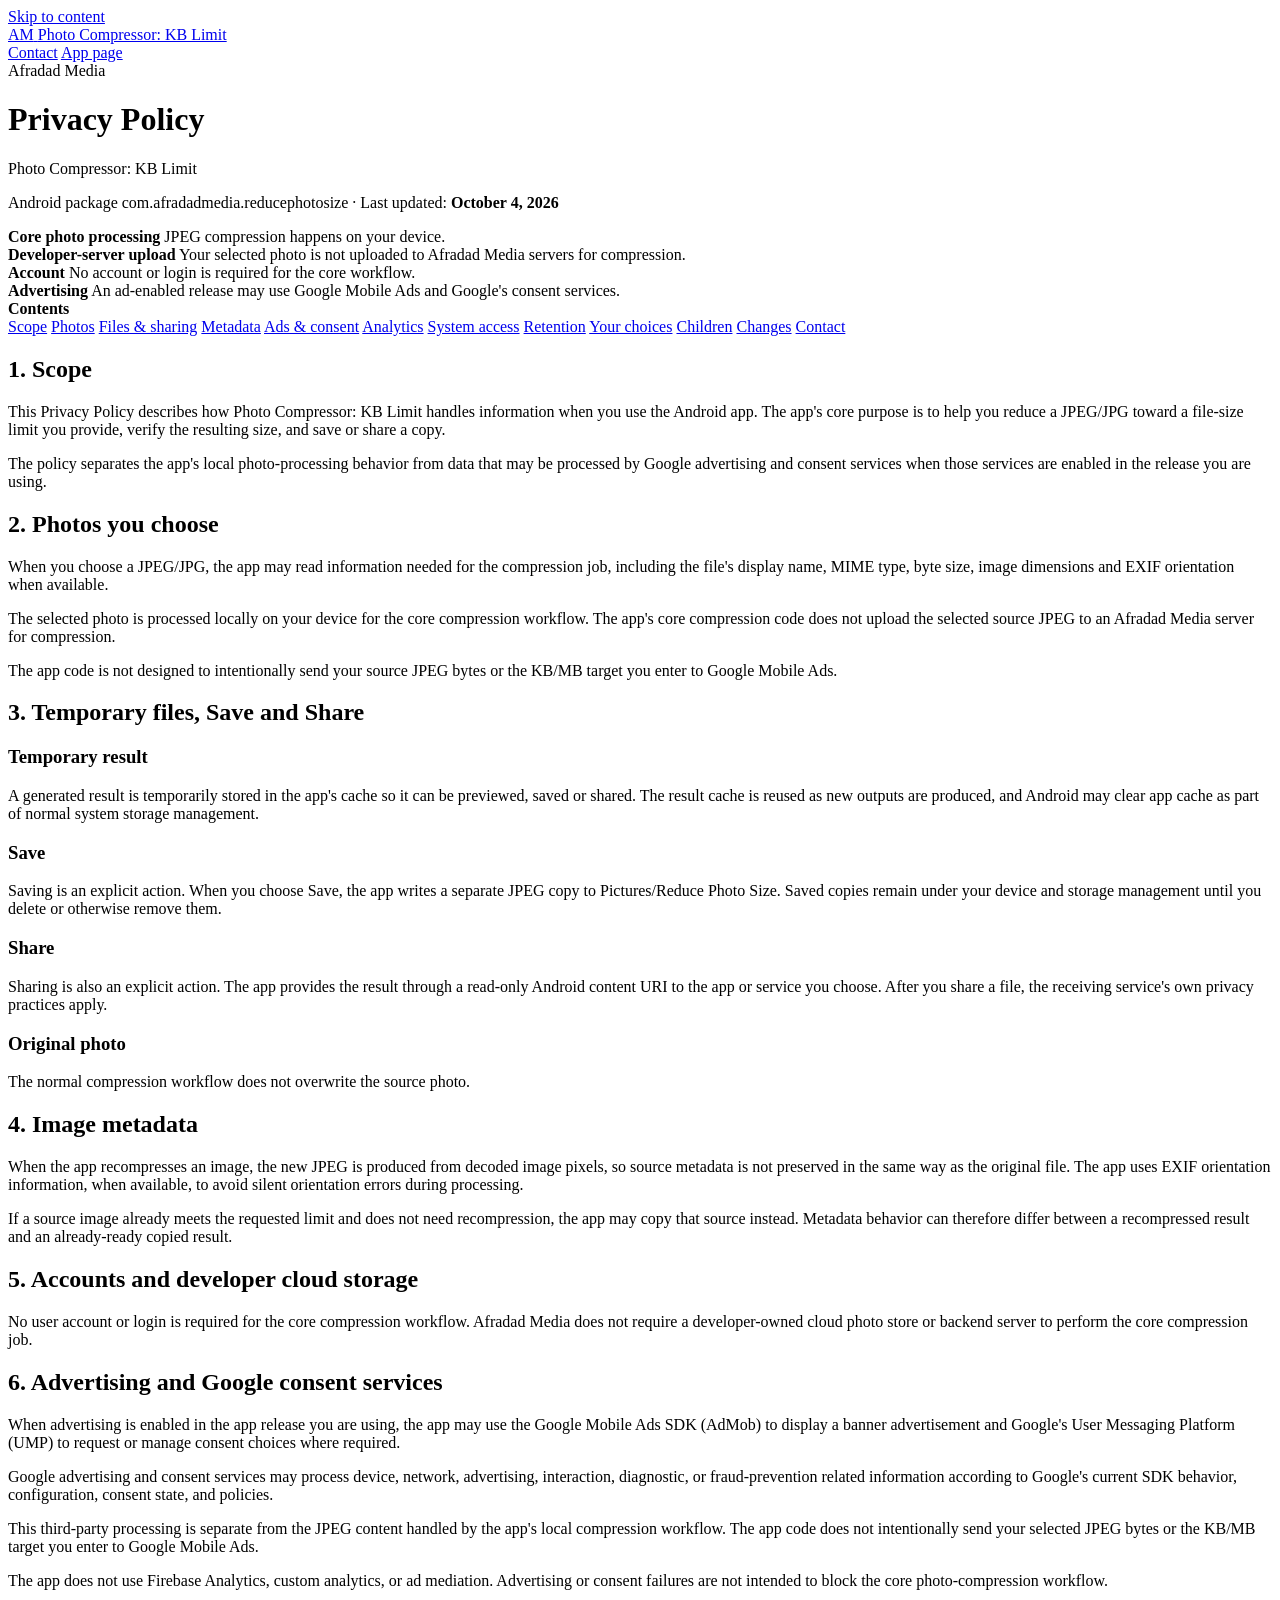
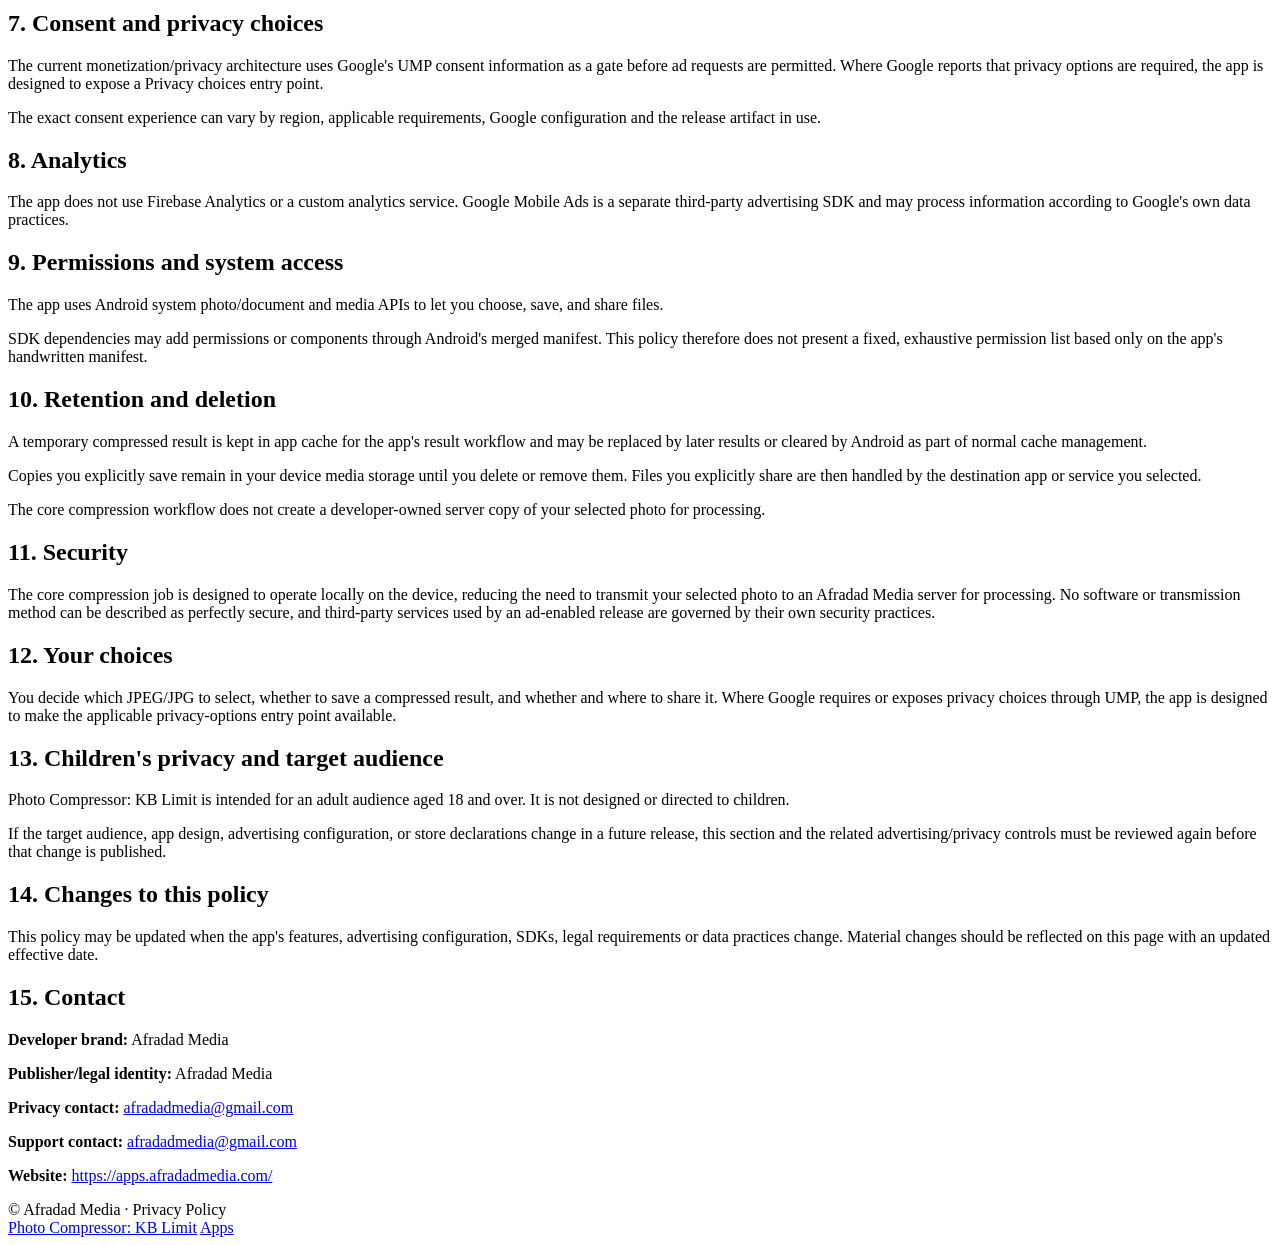
==== photo-compressor-kb-limit/privacy/index.html @ a84936ac "deploy-candidate: add photo-compressor-kb-limit/privacy/index.html" ====
<!doctype html>
<html lang="en">
<head>
  <meta charset="utf-8">
  <meta name="viewport" content="width=device-width,initial-scale=1">
  <meta name="robots" content="noindex,nofollow">
  <meta name="theme-color" content="#fbfaf6">
  <meta name="description" content="Privacy Policy for Photo Compressor: KB Limit by Afradad Media.">
  <link rel="canonical" href="https://apps.afradadmedia.com/photo-compressor-kb-limit/privacy/">
  <title>Privacy Policy — Photo Compressor: KB Limit</title>
  <link rel="stylesheet" href="../assets/site.css">
</head>
<body>
  <a class="skip-link" href="#main">Skip to content</a>

  <header class="site-header">
    <div class="container nav">
      <a class="brand" href="../" aria-label="Back to Photo Compressor: KB Limit">
        <span class="brand-mark" aria-hidden="true">AM</span>
        <span>Photo Compressor: KB Limit</span>
      </a>
      <nav class="nav-links" aria-label="Privacy navigation">
        <a href="#contact">Contact</a>
        <a href="../">App page</a>
      </nav>
    </div>
  </header>

  <main class="policy-wrap" id="main">
    <header class="policy-header">
      <div class="eyebrow">Afradad Media</div>
      <h1>Privacy Policy</h1>
      <p class="policy-subtitle">Photo Compressor: KB Limit</p>
      <p class="policy-meta">Android package <span class="codeish">com.afradadmedia.reducephotosize</span> · Last updated: <strong>October 4, 2026</strong></p>

      <div class="policy-summary">
        <div class="summary-item">
          <strong>Core photo processing</strong>
          <span>JPEG compression happens on your device.</span>
        </div>
        <div class="summary-item">
          <strong>Developer-server upload</strong>
          <span>Your selected photo is not uploaded to Afradad Media servers for compression.</span>
        </div>
        <div class="summary-item">
          <strong>Account</strong>
          <span>No account or login is required for the core workflow.</span>
        </div>
        <div class="summary-item">
          <strong>Advertising</strong>
          <span>An ad-enabled release may use Google Mobile Ads and Google's consent services.</span>
        </div>
      </div>

      <nav class="policy-toc" aria-label="Privacy Policy contents">
        <strong>Contents</strong>
        <div class="policy-toc-links">
          <a href="#scope">Scope</a>
          <a href="#photos">Photos</a>
          <a href="#files">Files & sharing</a>
          <a href="#metadata">Metadata</a>
          <a href="#ads">Ads & consent</a>
          <a href="#analytics">Analytics</a>
          <a href="#permissions">System access</a>
          <a href="#retention">Retention</a>
          <a href="#choices">Your choices</a>
          <a href="#children">Children</a>
          <a href="#changes">Changes</a>
          <a href="#contact">Contact</a>
        </div>
      </nav>
    </header>

    <section class="policy-section" id="scope">
      <h2>1. Scope</h2>
      <p>This Privacy Policy describes how Photo Compressor: KB Limit handles information when you use the Android app. The app's core purpose is to help you reduce a JPEG/JPG toward a file-size limit you provide, verify the resulting size, and save or share a copy.</p>
      <p>The policy separates the app's local photo-processing behavior from data that may be processed by Google advertising and consent services when those services are enabled in the release you are using.</p>
    </section>

    <section class="policy-section" id="photos">
      <h2>2. Photos you choose</h2>
      <p>When you choose a JPEG/JPG, the app may read information needed for the compression job, including the file's display name, MIME type, byte size, image dimensions and EXIF orientation when available.</p>
      <p>The selected photo is processed locally on your device for the core compression workflow. The app's core compression code does not upload the selected source JPEG to an Afradad Media server for compression.</p>
      <p>The app code is not designed to intentionally send your source JPEG bytes or the KB/MB target you enter to Google Mobile Ads.</p>
    </section>

    <section class="policy-section" id="files">
      <h2>3. Temporary files, Save and Share</h2>
      <h3>Temporary result</h3>
      <p>A generated result is temporarily stored in the app's cache so it can be previewed, saved or shared. The result cache is reused as new outputs are produced, and Android may clear app cache as part of normal system storage management.</p>
      <h3>Save</h3>
      <p>Saving is an explicit action. When you choose Save, the app writes a separate JPEG copy to <span class="codeish">Pictures/Reduce Photo Size</span>. Saved copies remain under your device and storage management until you delete or otherwise remove them.</p>
      <h3>Share</h3>
      <p>Sharing is also an explicit action. The app provides the result through a read-only Android content URI to the app or service you choose. After you share a file, the receiving service's own privacy practices apply.</p>
      <h3>Original photo</h3>
      <p>The normal compression workflow does not overwrite the source photo.</p>
    </section>

    <section class="policy-section" id="metadata">
      <h2>4. Image metadata</h2>
      <p>When the app recompresses an image, the new JPEG is produced from decoded image pixels, so source metadata is not preserved in the same way as the original file. The app uses EXIF orientation information, when available, to avoid silent orientation errors during processing.</p>
      <p>If a source image already meets the requested limit and does not need recompression, the app may copy that source instead. Metadata behavior can therefore differ between a recompressed result and an already-ready copied result.</p>
    </section>

    <section class="policy-section">
      <h2>5. Accounts and developer cloud storage</h2>
      <p>No user account or login is required for the core compression workflow. Afradad Media does not require a developer-owned cloud photo store or backend server to perform the core compression job.</p>
    </section>

    <section class="policy-section" id="ads">
      <h2>6. Advertising and Google consent services</h2>
      <p>When advertising is enabled in the app release you are using, the app may use the Google Mobile Ads SDK (AdMob) to display a banner advertisement and Google's User Messaging Platform (UMP) to request or manage consent choices where required.</p>
      <p>Google advertising and consent services may process device, network, advertising, interaction, diagnostic, or fraud-prevention related information according to Google's current SDK behavior, configuration, consent state, and policies.</p>
      <p>This third-party processing is separate from the JPEG content handled by the app's local compression workflow. The app code does not intentionally send your selected JPEG bytes or the KB/MB target you enter to Google Mobile Ads.</p>
      <p>The app does not use Firebase Analytics, custom analytics, or ad mediation. Advertising or consent failures are not intended to block the core photo-compression workflow.</p>
    </section>

    <section class="policy-section">
      <h2>7. Consent and privacy choices</h2>
      <p>The current monetization/privacy architecture uses Google's UMP consent information as a gate before ad requests are permitted. Where Google reports that privacy options are required, the app is designed to expose a Privacy choices entry point.</p>
      <p>The exact consent experience can vary by region, applicable requirements, Google configuration and the release artifact in use.</p>
    </section>

    <section class="policy-section" id="analytics">
      <h2>8. Analytics</h2>
      <p>The app does not use Firebase Analytics or a custom analytics service. Google Mobile Ads is a separate third-party advertising SDK and may process information according to Google's own data practices.</p>
    </section>

    <section class="policy-section" id="permissions">
      <h2>9. Permissions and system access</h2>
      <p>The app uses Android system photo/document and media APIs to let you choose, save, and share files.</p>
      <p>SDK dependencies may add permissions or components through Android's merged manifest. This policy therefore does not present a fixed, exhaustive permission list based only on the app's handwritten manifest.</p>
    </section>

    <section class="policy-section" id="retention">
      <h2>10. Retention and deletion</h2>
      <p>A temporary compressed result is kept in app cache for the app's result workflow and may be replaced by later results or cleared by Android as part of normal cache management.</p>
      <p>Copies you explicitly save remain in your device media storage until you delete or remove them. Files you explicitly share are then handled by the destination app or service you selected.</p>
      <p>The core compression workflow does not create a developer-owned server copy of your selected photo for processing.</p>
    </section>

    <section class="policy-section">
      <h2>11. Security</h2>
      <p>The core compression job is designed to operate locally on the device, reducing the need to transmit your selected photo to an Afradad Media server for processing. No software or transmission method can be described as perfectly secure, and third-party services used by an ad-enabled release are governed by their own security practices.</p>
    </section>

    <section class="policy-section" id="choices">
      <h2>12. Your choices</h2>
      <p>You decide which JPEG/JPG to select, whether to save a compressed result, and whether and where to share it. Where Google requires or exposes privacy choices through UMP, the app is designed to make the applicable privacy-options entry point available.</p>
    </section>

    <section class="policy-section" id="children">
      <h2>13. Children's privacy and target audience</h2>
      <p>Photo Compressor: KB Limit is intended for an adult audience aged 18 and over. It is not designed or directed to children.</p>
      <p>If the target audience, app design, advertising configuration, or store declarations change in a future release, this section and the related advertising/privacy controls must be reviewed again before that change is published.</p>
    </section>

    <section class="policy-section" id="changes">
      <h2>14. Changes to this policy</h2>
      <p>This policy may be updated when the app's features, advertising configuration, SDKs, legal requirements or data practices change. Material changes should be reflected on this page with an updated effective date.</p>
    </section>

    <section class="policy-section" id="contact">
      <h2>15. Contact</h2>
      <p><strong>Developer brand:</strong> Afradad Media</p>
      <p><strong>Publisher/legal identity:</strong> Afradad Media</p>
      <p><strong>Privacy contact:</strong> <a href="mailto:afradadmedia@gmail.com">afradadmedia@gmail.com</a></p>
      <p><strong>Support contact:</strong> <a href="mailto:afradadmedia@gmail.com">afradadmedia@gmail.com</a></p>
      <p><strong>Website:</strong> <a href="https://apps.afradadmedia.com/">https://apps.afradadmedia.com/</a></p>
    </section>
  </main>

  <footer class="site-footer">
    <div class="container footer-row">
      <div>© Afradad Media · Privacy Policy</div>
      <div class="footer-links">
        <a href="../">Photo Compressor: KB Limit</a>
        <a href="../../">Apps</a>
      </div>
    </div>
  </footer>
</body>
</html>
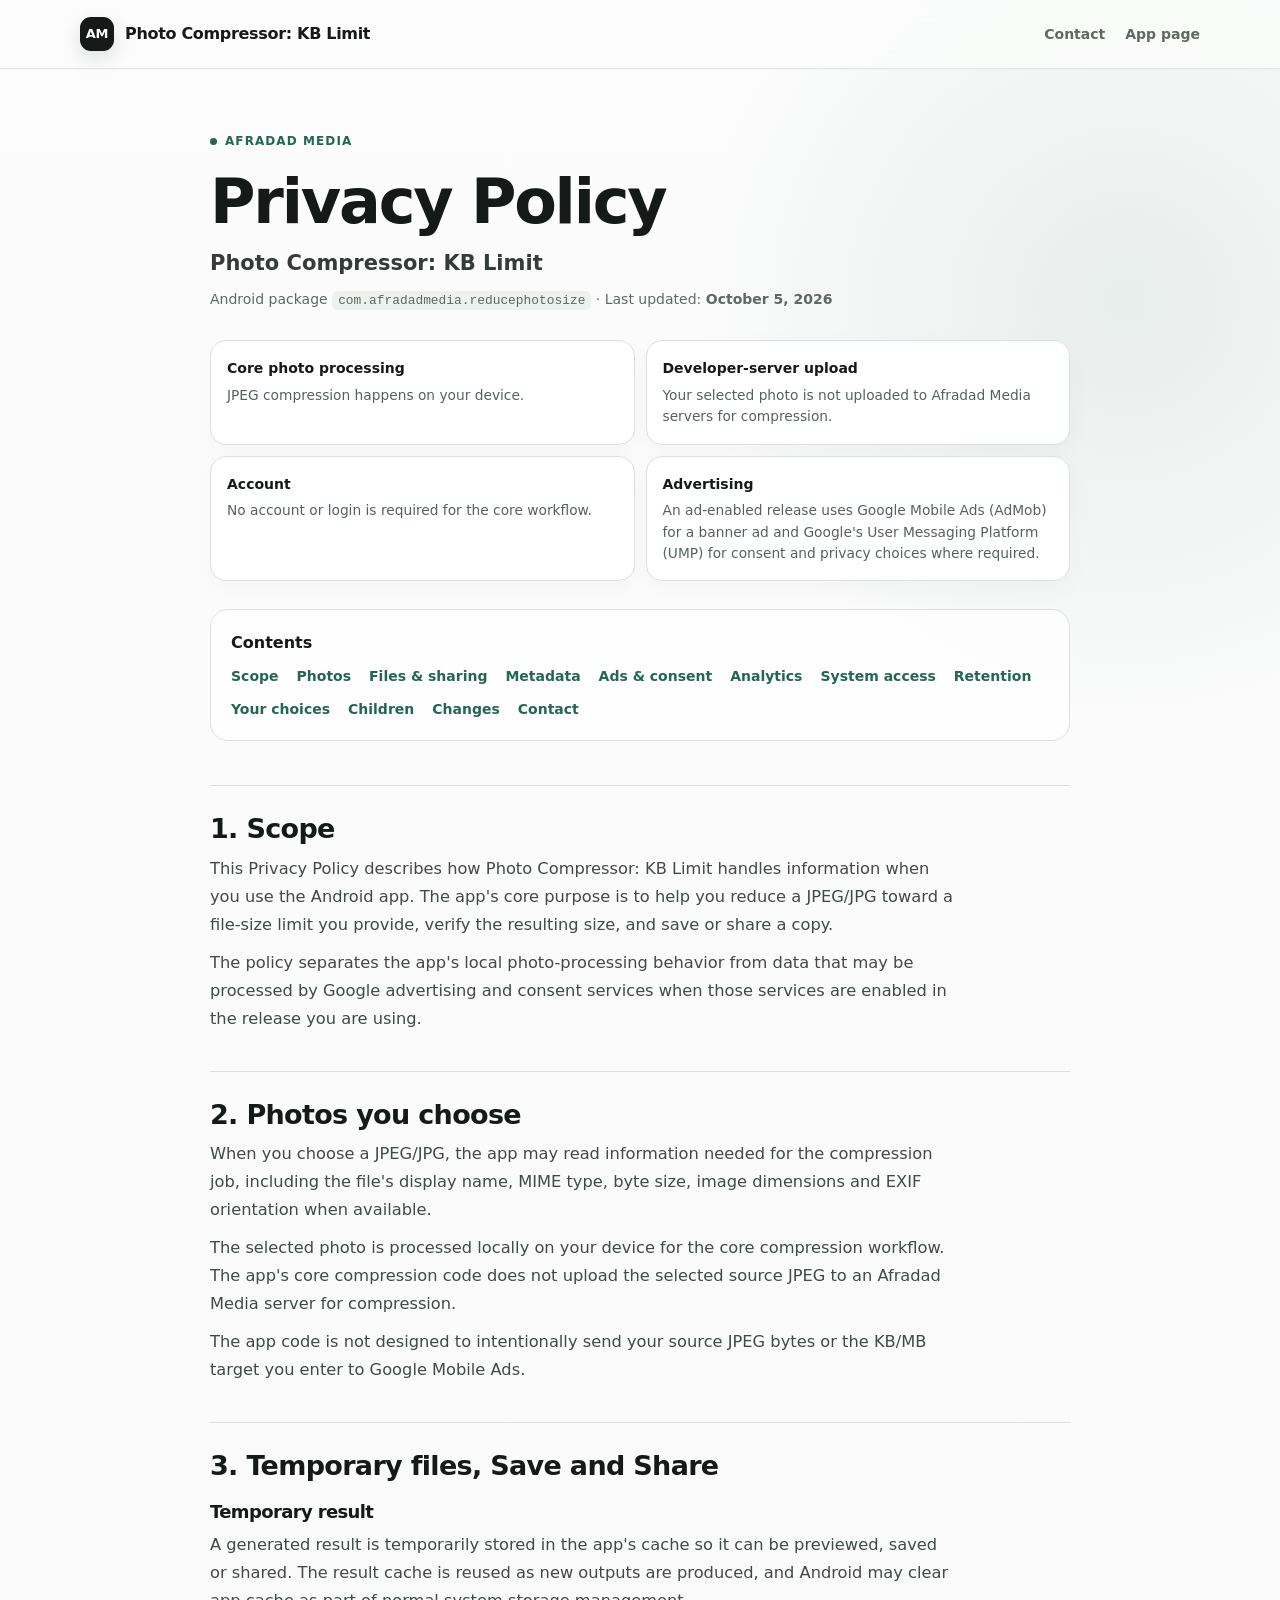
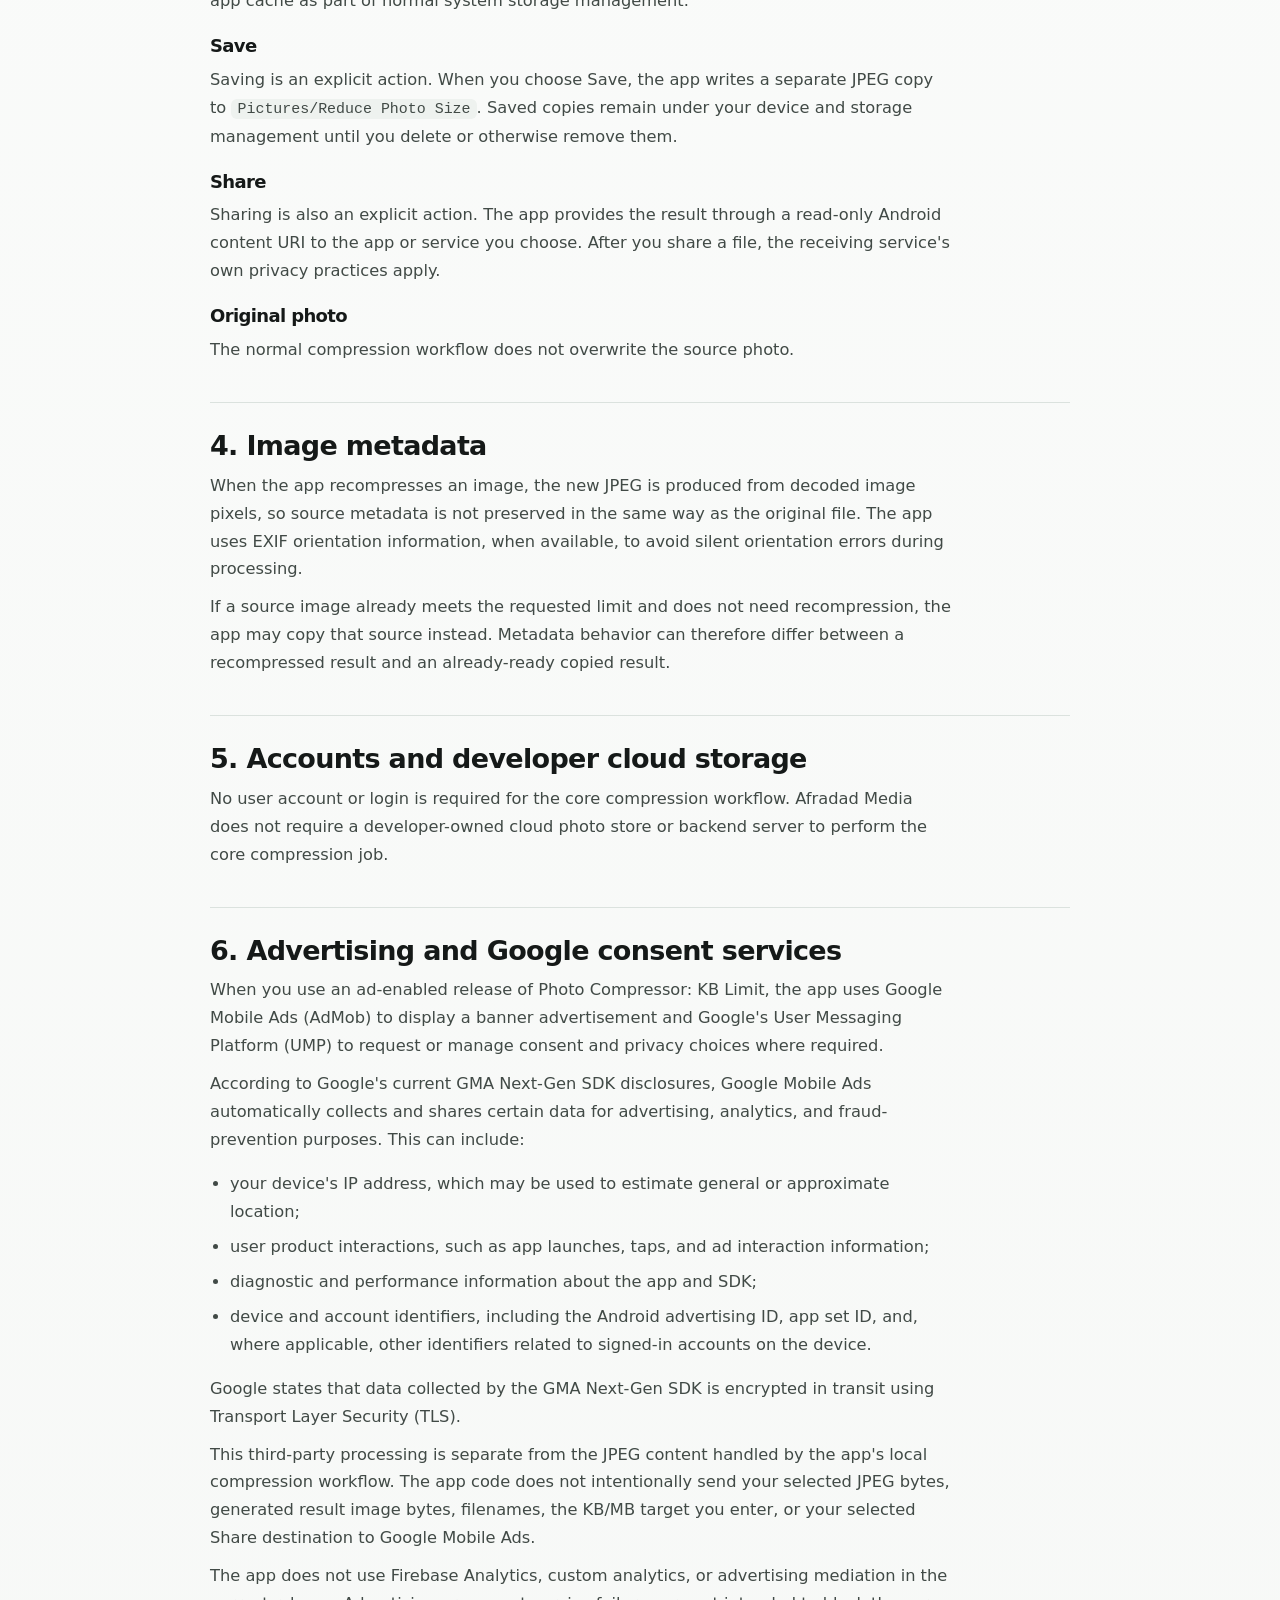
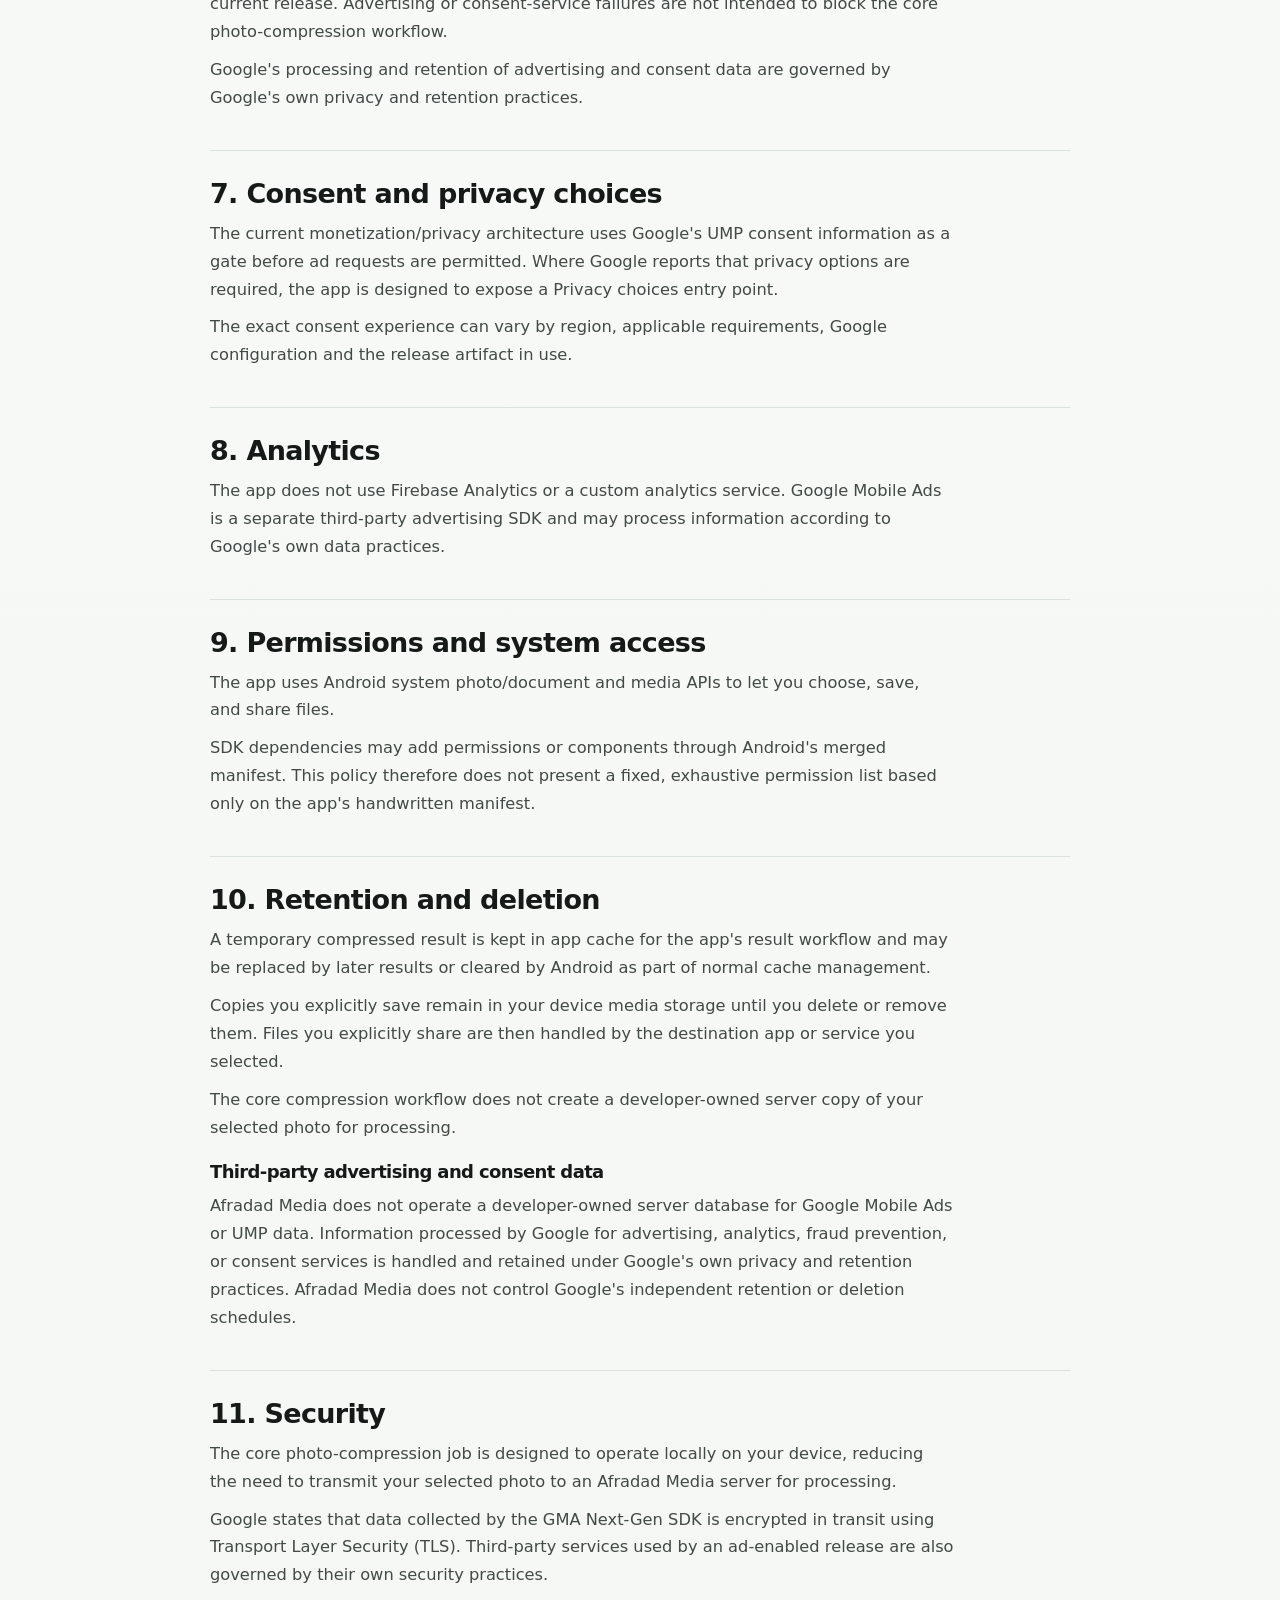
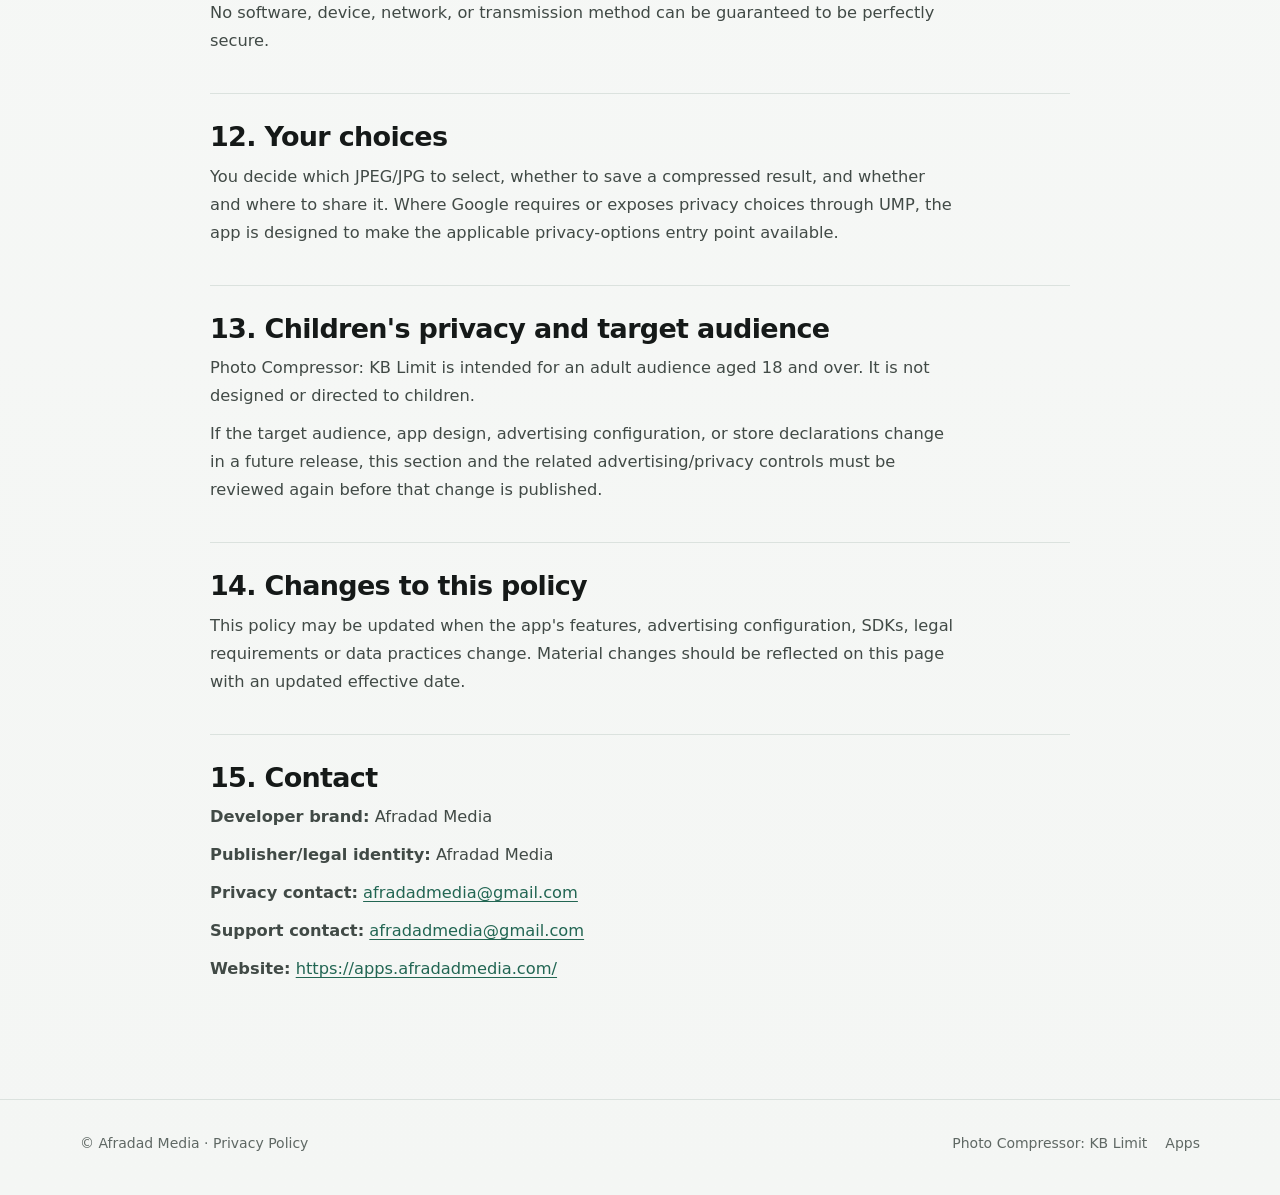
==== commit 6a9106b7: "privacy: align Photo Compressor policy with AdMob data disclosures" ====
--- a/photo-compressor-kb-limit/privacy/index.html
+++ b/photo-compressor-kb-limit/privacy/index.html
@@ -31,7 +31,7 @@
       <div class="eyebrow">Afradad Media</div>
       <h1>Privacy Policy</h1>
       <p class="policy-subtitle">Photo Compressor: KB Limit</p>
-      <p class="policy-meta">Android package <span class="codeish">com.afradadmedia.reducephotosize</span> · Last updated: <strong>October 4, 2026</strong></p>
+      <p class="policy-meta">Android package <span class="codeish">com.afradadmedia.reducephotosize</span> · Last updated: <strong>October 5, 2026</strong></p>
 
       <div class="policy-summary">
         <div class="summary-item">
@@ -48,7 +48,7 @@
         </div>
         <div class="summary-item">
           <strong>Advertising</strong>
-          <span>An ad-enabled release may use Google Mobile Ads and Google's consent services.</span>
+          <span>An ad-enabled release uses Google Mobile Ads (AdMob) for a banner ad and Google's User Messaging Platform (UMP) for consent and privacy choices where required.</span>
         </div>
       </div>
 
@@ -109,10 +109,18 @@
 
     <section class="policy-section" id="ads">
       <h2>6. Advertising and Google consent services</h2>
-      <p>When advertising is enabled in the app release you are using, the app may use the Google Mobile Ads SDK (AdMob) to display a banner advertisement and Google's User Messaging Platform (UMP) to request or manage consent choices where required.</p>
-      <p>Google advertising and consent services may process device, network, advertising, interaction, diagnostic, or fraud-prevention related information according to Google's current SDK behavior, configuration, consent state, and policies.</p>
-      <p>This third-party processing is separate from the JPEG content handled by the app's local compression workflow. The app code does not intentionally send your selected JPEG bytes or the KB/MB target you enter to Google Mobile Ads.</p>
-      <p>The app does not use Firebase Analytics, custom analytics, or ad mediation. Advertising or consent failures are not intended to block the core photo-compression workflow.</p>
+      <p>When you use an ad-enabled release of Photo Compressor: KB Limit, the app uses Google Mobile Ads (AdMob) to display a banner advertisement and Google's User Messaging Platform (UMP) to request or manage consent and privacy choices where required.</p>
+      <p>According to Google's current GMA Next-Gen SDK disclosures, Google Mobile Ads automatically collects and shares certain data for advertising, analytics, and fraud-prevention purposes. This can include:</p>
+      <ul>
+        <li>your device's IP address, which may be used to estimate general or approximate location;</li>
+        <li>user product interactions, such as app launches, taps, and ad interaction information;</li>
+        <li>diagnostic and performance information about the app and SDK;</li>
+        <li>device and account identifiers, including the Android advertising ID, app set ID, and, where applicable, other identifiers related to signed-in accounts on the device.</li>
+      </ul>
+      <p>Google states that data collected by the GMA Next-Gen SDK is encrypted in transit using Transport Layer Security (TLS).</p>
+      <p>This third-party processing is separate from the JPEG content handled by the app's local compression workflow. The app code does not intentionally send your selected JPEG bytes, generated result image bytes, filenames, the KB/MB target you enter, or your selected Share destination to Google Mobile Ads.</p>
+      <p>The app does not use Firebase Analytics, custom analytics, or advertising mediation in the current release. Advertising or consent-service failures are not intended to block the core photo-compression workflow.</p>
+      <p>Google's processing and retention of advertising and consent data are governed by Google's own privacy and retention practices.</p>
     </section>
 
     <section class="policy-section">
@@ -137,11 +145,15 @@
       <p>A temporary compressed result is kept in app cache for the app's result workflow and may be replaced by later results or cleared by Android as part of normal cache management.</p>
       <p>Copies you explicitly save remain in your device media storage until you delete or remove them. Files you explicitly share are then handled by the destination app or service you selected.</p>
       <p>The core compression workflow does not create a developer-owned server copy of your selected photo for processing.</p>
+      <h3>Third-party advertising and consent data</h3>
+      <p>Afradad Media does not operate a developer-owned server database for Google Mobile Ads or UMP data. Information processed by Google for advertising, analytics, fraud prevention, or consent services is handled and retained under Google's own privacy and retention practices. Afradad Media does not control Google's independent retention or deletion schedules.</p>
     </section>
 
     <section class="policy-section">
       <h2>11. Security</h2>
-      <p>The core compression job is designed to operate locally on the device, reducing the need to transmit your selected photo to an Afradad Media server for processing. No software or transmission method can be described as perfectly secure, and third-party services used by an ad-enabled release are governed by their own security practices.</p>
+      <p>The core photo-compression job is designed to operate locally on your device, reducing the need to transmit your selected photo to an Afradad Media server for processing.</p>
+      <p>Google states that data collected by the GMA Next-Gen SDK is encrypted in transit using Transport Layer Security (TLS). Third-party services used by an ad-enabled release are also governed by their own security practices.</p>
+      <p>No software, device, network, or transmission method can be guaranteed to be perfectly secure.</p>
     </section>
 
     <section class="policy-section" id="choices">
--- a/photo-compressor-kb-limit/assets/site.css
+++ b/photo-compressor-kb-limit/assets/site.css
@@ -0,0 +1,271 @@
+:root{
+  --bg:#f4f6f4;
+  --surface:#ffffff;
+  --surface-2:#eef2ef;
+  --ink:#151918;
+  --ink-soft:#343b38;
+  --muted:#5f6864;
+  --line:#dbe2de;
+  --accent:#226653;
+  --accent-strong:#174a3d;
+  --accent-soft:#e3f0eb;
+  --success:#246346;
+  --success-soft:#eaf4ef;
+  --warning:#725713;
+  --warning-soft:#fff4cf;
+  --shadow:0 20px 60px rgba(21,35,30,.08);
+  --radius:24px;
+  --max:1120px;
+  --reading:72ch;
+}
+*{box-sizing:border-box}
+html{scroll-behavior:smooth}
+body{
+  margin:0;
+  font-family:system-ui,-apple-system,BlinkMacSystemFont,"Segoe UI",sans-serif;
+  color:var(--ink);
+  background:
+    radial-gradient(circle at 88% 5%,rgba(40,93,81,.09),transparent 27rem),
+    linear-gradient(180deg,#fbfcfb 0%,var(--bg) 100%);
+  line-height:1.62;
+  -webkit-font-smoothing:antialiased;
+  text-rendering:optimizeLegibility;
+}
+::selection{background:#cfe1da;color:var(--ink)}
+a{color:inherit}
+img{max-width:100%;display:block}
+button,a{touch-action:manipulation}
+a:focus-visible,.button:focus-visible{
+  outline:3px solid rgba(40,93,81,.35);
+  outline-offset:4px
+}
+.skip-link{
+  position:fixed;left:16px;top:12px;z-index:100;
+  transform:translateY(-160%);
+  background:var(--ink);color:#fff;padding:10px 14px;border-radius:10px;
+  text-decoration:none;font-weight:700
+}
+.skip-link:focus{transform:translateY(0)}
+.container{width:min(calc(100% - 32px),var(--max));margin-inline:auto}
+.site-header{
+  position:sticky;top:0;z-index:20;
+  backdrop-filter:saturate(150%) blur(16px);
+  background:rgba(251,252,251,.9);
+  border-bottom:1px solid rgba(219,226,222,.82)
+}
+.nav{min-height:68px;display:flex;align-items:center;justify-content:space-between;gap:24px}
+.brand{display:flex;align-items:center;gap:11px;text-decoration:none;font-weight:750;letter-spacing:-.02em;min-width:0}
+.brand span:last-child{white-space:nowrap;overflow:hidden;text-overflow:ellipsis}
+.brand-mark{
+  width:34px;height:34px;flex:0 0 34px;border-radius:11px;
+  display:grid;place-items:center;
+  background:var(--ink);color:#fff;font-weight:800;font-size:13px;
+  box-shadow:0 7px 20px rgba(23,26,31,.13)
+}
+.nav-links{display:flex;align-items:center;gap:20px;color:var(--muted);font-size:14px;font-weight:600}
+.nav-links a{text-decoration:none;padding:8px 0}
+.nav-links a:hover{color:var(--ink)}
+.hero{padding:76px 0 58px}
+.hero-grid{
+  display:grid;
+  grid-template-columns:minmax(0,1.08fr) minmax(330px,.92fr);
+  gap:58px;align-items:center
+}
+.eyebrow{
+  display:inline-flex;align-items:center;gap:8px;
+  font-size:12px;font-weight:800;letter-spacing:.09em;text-transform:uppercase;
+  color:var(--accent);margin-bottom:17px
+}
+.eyebrow::before{content:"";width:7px;height:7px;border-radius:50%;background:var(--accent)}
+h1,h2,h3{margin:0;letter-spacing:-.035em;line-height:1.1}
+h1{font-size:clamp(40px,5.4vw,63px);max-width:760px}
+h2{font-size:clamp(30px,3.8vw,46px)}
+h3{font-size:20px}
+.lead{
+  font-size:clamp(18px,2vw,21px);line-height:1.55;
+  color:var(--muted);max-width:690px;margin:22px 0 0
+}
+.hero-actions{display:flex;gap:12px;flex-wrap:wrap;margin-top:28px}
+.button{
+  display:inline-flex;align-items:center;justify-content:center;gap:8px;
+  min-height:50px;padding:0 20px;border-radius:999px;
+  text-decoration:none;font-weight:750;font-size:15px;border:1px solid transparent;
+  transition:transform .15s ease,box-shadow .15s ease,background .15s ease
+}
+.button:hover{transform:translateY(-1px)}
+.button.primary{background:var(--ink);color:#fff;box-shadow:0 10px 28px rgba(23,26,31,.14)}
+.button.secondary{background:var(--surface);border-color:var(--line)}
+.trust-row{display:flex;flex-wrap:wrap;gap:9px;margin-top:26px}
+.trust-pill{
+  display:inline-flex;align-items:center;gap:8px;
+  padding:8px 11px;border:1px solid #d3ddd8;border-radius:999px;
+  background:rgba(255,255,255,.9);font-size:13.5px;color:#53605a;font-weight:650
+}
+.trust-dot{width:7px;height:7px;border-radius:50%;background:var(--success)}
+.product-card{
+  margin:0;
+  background:var(--surface);border:1px solid var(--line);border-radius:30px;
+  box-shadow:var(--shadow);padding:20px
+}
+.product-card-inner{
+  border-radius:21px;background:linear-gradient(180deg,#ffffff 0%,#f1f6f3 100%);
+  border:1px solid #e2e8e4;padding:23px
+}
+.visual-caption{font-size:12px;color:var(--muted);margin:11px 4px 0;text-align:center}
+.mini-kicker{font-size:11px;text-transform:uppercase;letter-spacing:.11em;color:var(--accent);font-weight:800}
+.mini-title{font-size:30px;line-height:1.08;letter-spacing:-.04em;margin-top:8px;font-weight:780}
+.limit-grid{display:grid;grid-template-columns:repeat(3,1fr);gap:8px;margin-top:21px}
+.limit-chip{
+  border:1px solid var(--line);background:#fff;padding:10px 6px;border-radius:13px;
+  text-align:center;font-weight:700;font-size:13px
+}
+.limit-chip.active{background:var(--accent-soft);border-color:#91b8ac;color:var(--accent-strong)}
+.proof-box{margin-top:15px;padding:15px;border-radius:16px;background:var(--success-soft);border:1px solid #c9e1d6}
+.proof-label{font-size:11px;color:var(--success);font-weight:800;text-transform:uppercase;letter-spacing:.08em}
+.proof-value{font-size:20px;font-weight:780;margin-top:5px}
+.proof-detail{font-size:12px;line-height:1.5;color:var(--muted);margin-top:4px}
+.section{padding:68px 0}
+.section-soft{
+  background:rgba(255,255,255,.7);
+  border-top:1px solid rgba(219,226,222,.76);
+  border-bottom:1px solid rgba(219,226,222,.76)
+}
+.section-head{max-width:760px;margin-bottom:32px}
+.section-head p{color:var(--muted);font-size:18px;line-height:1.58;margin:13px 0 0}
+.step-grid{display:grid;grid-template-columns:repeat(4,1fr);gap:14px}
+.feature-grid{display:grid;grid-template-columns:repeat(2,1fr);gap:16px}
+.status-grid{display:grid;grid-template-columns:repeat(3,1fr);gap:16px}
+.card{
+  background:var(--surface);border:1px solid var(--line);border-radius:var(--radius);
+  padding:23px;box-shadow:0 10px 32px rgba(21,35,30,.04)
+}
+.step-num{
+  width:34px;height:34px;border-radius:11px;display:grid;place-items:center;
+  background:var(--accent-soft);color:var(--accent);font-weight:800;font-size:12px;margin-bottom:17px
+}
+.card p{color:#56615c;margin:9px 0 0;font-size:16.25px;line-height:1.64}
+.feature-card{display:grid;grid-template-columns:auto 1fr;gap:15px;align-items:start}
+.icon{
+  width:41px;height:41px;border-radius:13px;display:grid;place-items:center;
+  background:var(--surface-2);border:1px solid var(--line);
+  font-weight:800;color:var(--accent);font-size:13px
+}
+.status-label{
+  display:inline-flex;padding:6px 9px;border-radius:999px;
+  background:var(--accent-soft);color:var(--accent-strong);
+  font-size:11px;font-weight:800;letter-spacing:.06em;text-transform:uppercase;
+  margin-bottom:13px
+}
+.format-note{
+  margin-top:16px;padding:16px 18px;border:1px dashed #cfc8b8;
+  border-radius:16px;color:var(--muted);background:rgba(255,255,255,.7)
+}
+.callout{
+  display:grid;grid-template-columns:1fr auto;gap:28px;align-items:center;
+  padding:30px;border-radius:28px;background:var(--ink);color:#fff
+}
+.callout h2{font-size:clamp(28px,3.2vw,40px)}
+.callout p{margin:9px 0 0;color:#cbd0d4;max-width:720px}
+.callout .button{background:#fff;color:var(--ink)}
+.faq-grid{display:grid;grid-template-columns:1fr 1fr;gap:0 34px}
+.faq-item{padding:21px 0;border-top:1px solid var(--line)}
+.faq-item h3{font-size:18px}
+.faq-item p{color:#56615c;margin:7px 0 0;font-size:16.25px;line-height:1.66}
+.site-footer{padding:32px 0 42px;border-top:1px solid var(--line);color:var(--muted);font-size:14px}
+.footer-row{display:flex;justify-content:space-between;gap:20px;align-items:center}
+.footer-links{display:flex;gap:18px;flex-wrap:wrap}
+.footer-links a{text-decoration:none}
+.policy-wrap{width:min(calc(100% - 32px),860px);margin-inline:auto;padding:58px 0 78px}
+.policy-header{margin-bottom:32px}
+.policy-header h1{font-size:clamp(42px,5.8vw,62px)}
+.policy-subtitle{font-size:21px;color:var(--ink-soft);margin:10px 0 0;font-weight:650}
+.policy-meta{color:var(--muted);margin-top:8px;font-size:14px}
+.policy-summary{
+  display:grid;grid-template-columns:repeat(2,1fr);gap:11px;margin:25px 0 8px
+}
+.summary-item{background:var(--surface);border:1px solid var(--line);border-radius:16px;padding:16px}
+.summary-item strong{display:block;font-size:14px}
+.summary-item span{display:block;color:#56615c;font-size:13.75px;line-height:1.55;margin-top:5px}
+.policy-toc{
+  margin:28px 0 4px;padding:20px;border:1px solid var(--line);
+  border-radius:18px;background:rgba(255,255,255,.78)
+}
+.policy-toc strong{display:block;margin-bottom:9px}
+.policy-toc-links{display:flex;flex-wrap:wrap;gap:10px 18px}
+.policy-toc a{font-size:14px;color:var(--accent);text-decoration:none;font-weight:700}
+.policy-section{padding:28px 0;border-top:1px solid var(--line);scroll-margin-top:92px}
+.policy-section h2{font-size:27px;margin-bottom:11px}
+.policy-section h3{font-size:18px;margin:21px 0 7px}
+.policy-section p,.policy-section li{color:#414a46;max-width:var(--reading);font-size:16.25px;line-height:1.72}
+.policy-section p{margin:10px 0}
+.policy-section ul{padding-left:20px;max-width:var(--reading)}
+.policy-section li+li{margin-top:7px}
+.review-inline{
+  padding:14px 16px;border-radius:14px;
+  background:var(--warning-soft);border:1px solid #e7d487;color:#5d4815
+}
+.codeish{
+  font-family:ui-monospace,SFMono-Regular,Menlo,Consolas,monospace;
+  font-size:.92em;background:var(--surface-2);padding:2px 6px;border-radius:6px
+}
+@media (max-width:980px){
+  .step-grid{grid-template-columns:repeat(2,1fr)}
+  .hero-grid{gap:38px}
+}
+@media (max-width:860px){
+  .hero{padding-top:54px}
+  .hero-grid{grid-template-columns:1fr;gap:34px}
+  .product-card{max-width:560px}
+  .feature-grid,.status-grid,.faq-grid{grid-template-columns:1fr}
+  .callout{grid-template-columns:1fr}
+}
+@media (max-width:620px){
+  .container{width:min(calc(100% - 24px),var(--max))}
+  .nav{min-height:62px;gap:12px}
+  .brand{font-size:14px}
+  .nav-links{gap:12px;font-size:13px}
+  .nav-links a:first-child{display:none}
+  .hero{padding:42px 0 36px}
+  h1{font-size:clamp(39px,12vw,48px)}
+  .lead{font-size:18px;margin-top:18px}
+  .hero-actions{display:grid;grid-template-columns:1fr;margin-top:24px}
+  .button{width:100%}
+  .section{padding:52px 0}
+  .step-grid{grid-template-columns:1fr}
+  .product-card{padding:13px;border-radius:23px}
+  .product-card-inner{padding:17px}
+  .mini-title{font-size:27px}
+  .callout{padding:24px}
+  .policy-wrap{width:min(calc(100% - 24px),860px);padding:44px 0 62px}
+  .policy-summary{grid-template-columns:1fr}
+  .policy-toc-links{display:grid;grid-template-columns:1fr 1fr}
+  .footer-row{align-items:flex-start;flex-direction:column}
+}
+@media (prefers-reduced-motion:reduce){
+  html{scroll-behavior:auto}
+  .button{transition:none}
+}
+
+/* Final landing + privacy visual polish */
+.site-header{box-shadow:0 1px 0 rgba(21,35,30,.02)}
+.hero{padding-top:82px}
+.hero-grid{grid-template-columns:minmax(0,1.14fr) minmax(340px,.86fr)}
+.product-card{border-color:#d7e0db}
+.product-card-inner{box-shadow:inset 0 1px 0 rgba(255,255,255,.85)}
+.card{transition:border-color .15s ease,box-shadow .15s ease}
+.card:hover{border-color:#cbd8d2;box-shadow:0 14px 38px rgba(21,35,30,.055)}
+.section-head h2{max-width:680px}
+.policy-header{padding-bottom:8px}
+.policy-summary{margin-top:28px}
+.summary-item{box-shadow:0 8px 24px rgba(21,35,30,.03)}
+.policy-toc a,.policy-section a{color:var(--accent);text-decoration-thickness:1px;text-underline-offset:3px}
+.policy-section h2{letter-spacing:-.025em}
+@media (max-width:860px){
+  .hero-grid{grid-template-columns:1fr}
+  .product-card{width:min(100%,560px)}
+}
+@media (max-width:620px){
+  .hero{padding-top:46px}
+  .nav-links a{padding-block:10px}
+  .policy-header h1{font-size:42px}
+}
